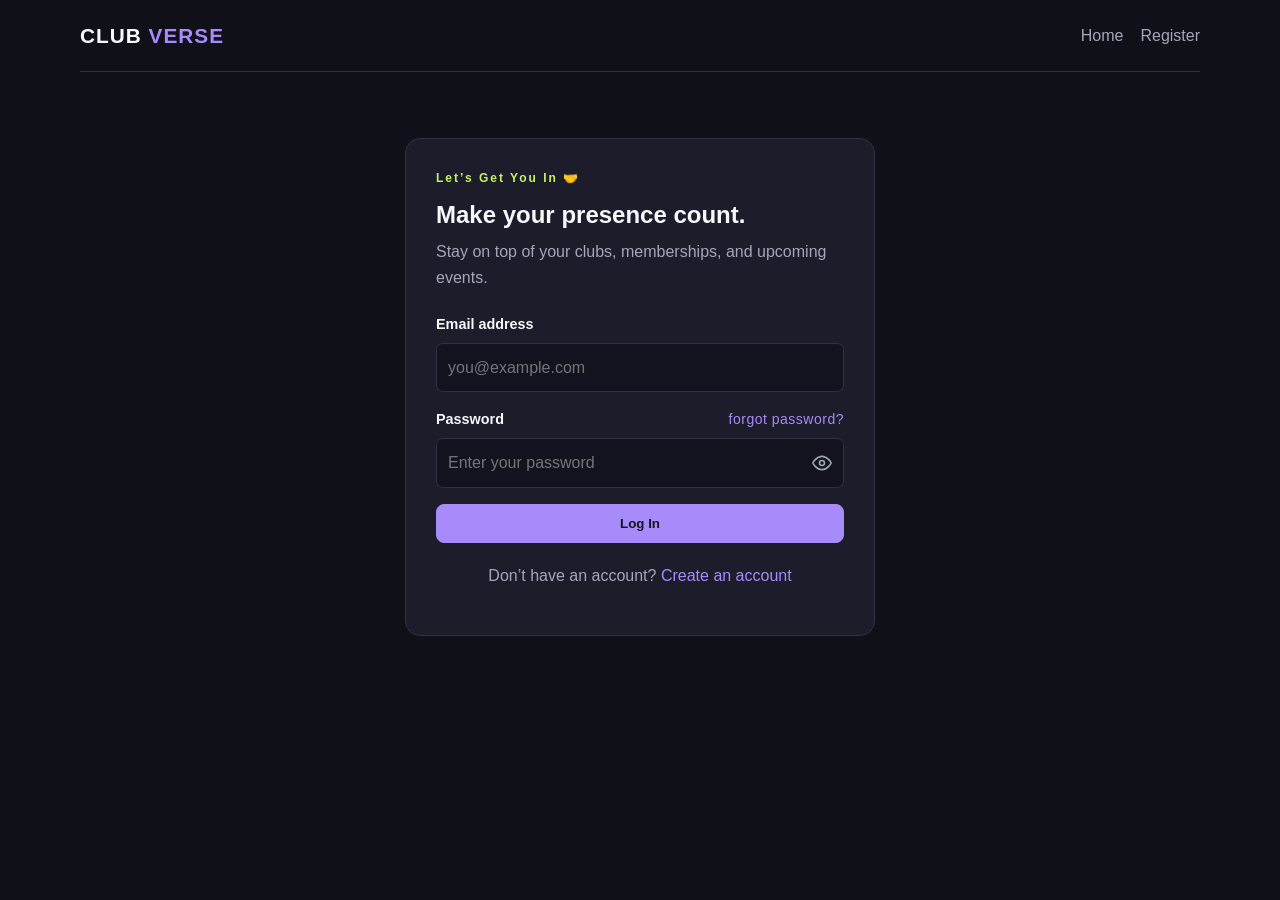
==== login.html @ a1c49587 "initial commit" ====
<!doctype html>
<html lang="en">
  <head>
    <meta charset="UTF-8" />
    <meta name="viewport" content="width=device-width, initial-scale=1.0" />
    <title>Login | Clubverse</title>
    <link rel="stylesheet" href="css/login.css" />
  </head>
  <body>
    <header>
      <nav class="container nav">
        <a class="logo" href="index.html"> CLUB <span> VERSE</span></a>
        <div class="links">
          <a href="index.html"> Home </a>
          <a href="register.html"> Register </a>
        </div>
      </nav>
    </header>

    <main class="auth">
      <section class="card form-card login-card">
        <p class="eyebrow">Let’s Get You In 🤝</p>
        <h1>Make your presence count.</h1>
        <p class="muted">
          Stay on top of your clubs, memberships, and upcoming events.
        </p>

        <form id="login-form">
          <div class="field">
            <label for="email"> Email address </label>
            <input
              id="email"
              type="email"
              required
              placeholder="you@example.com"
            />
          </div>

          <div class="field" id="student-id-field" hidden>
            <label for="student-id">Student ID</label>
            <input
              id="student-id"
              type="text"
              placeholder="Enter your student ID"
              autocomplete="off"
            />
          </div>

          <div class="field" id="password-field">
            <div class="pswrd">
              <label for="password"> Password </label>
              <p id="forgot-password" role="button" tabindex="0">
                forgot password?
              </p>
            </div>

            <div class="password-wrapper">
              <input
                id="password"
                type="password"
                required
                placeholder="Enter your password"
              />
              <button
                type="button"
                id="togglePassword"
                class="toggle-password"
                aria-label="Show password"
              >
                <svg
                  id="eyeOpen"
                  xmlns="http://www.w3.org/2000/svg"
                  width="20"
                  height="20"
                  viewBox="0 0 24 24"
                  fill="none"
                  stroke="currentColor"
                  stroke-width="2"
                  stroke-linecap="round"
                  stroke-linejoin="round"
                >
                  <path d="M1 12s4-8 11-8 11 8 11 8-4 8-11 8-11-8-11-8z"></path>
                  <circle cx="12" cy="12" r="3"></circle>
                </svg>
                <svg
                  id="eyeClosed"
                  style="display: none"
                  xmlns="http://www.w3.org/2000/svg"
                  width="20"
                  height="20"
                  viewBox="0 0 24 24"
                  fill="none"
                  stroke="currentColor"
                  stroke-width="2"
                  stroke-linecap="round"
                  stroke-linejoin="round"
                >
                  <path
                    d="M17.94 17.94A10.07 10.07 0 0 1 12 20c-7 0-11-8-11-8a18.45 18.45 0 0 1 5.06-5.94M9.9 4.24A9.12 9.12 0 0 1 12 4c7 0 11 8 11 8a18.5 18.5 0 0 1-2.16 3.19m-6.72-1.07a3 3 0 1 1-4.24-4.24"
                  ></path>
                  <line x1="1" y1="1" x2="23" y2="23"></line>
                </svg>
              </button>
            </div>
          </div>
          <p id="login-error" class="muted"></p>
          <button class="btn full" type="submit">Log In</button>

          <p class="muted log">
            Don’t have an account?
            <a href="register.html"> Create an account </a>
          </p>
        </form>
      </section>
    </main>

    <script src="js/common.js"></script>
    <script src="js/storage.js"></script>
    <script type="module" src="js/login.js"></script>
  </body>
</html>
---- css/login.css ----
:root {
  --bg: #101019;
  --surface: #1c1c2b;
  --purple: #a78bfa;
  --lime: #c5f467;
  --text: #f7f7fc;
  --muted: #a6a6ba;
  --border: #303044;
  --danger: #ff8d9a;
}

* {
  box-sizing: border-box;
}
html {
  scroll-behavior: smooth;
}
body {
  margin: 0;
  background: var(--bg);
  color: var(--text);
  font:
    16px/1.6 Arial,
    sans-serif;
}
a {
  color: var(--purple);
  text-decoration: none;
}
a:hover {
  color: var(--lime);
}
h1,
h2,
h3,
p {
  margin-top: 0;
}
h1,
h2,
h3 {
  line-height: 1.2;
}

.container {
  width: min(1120px, 92%);
  margin: auto;
}
.muted,
small {
  color: var(--muted);
}
.eyebrow {
  color: var(--lime);
  font-size: 0.75rem;
  font-weight: bold;
  letter-spacing: 2px;
}

.btn, .cont-2 button{
  display: inline-block;
  padding: 11px 17px;
  border: 1px solid var(--purple);
  border-radius: 8px;
  background: var(--purple);
  color: #171321;
  font-weight: bold;
  cursor: pointer;
}
.btn:hover, .cont-2 button:hover {
  background: var(--lime);
  border-color: var(--lime);
  color: #171321;
}
.btn.small {
  padding: 7px 12px;
  font-size: 0.9rem;
}
.btn.full {
  width: 100%;
  text-align: center;
}

.nav {
  min-height: 72px;
  display: flex;
  align-items: center;
  justify-content: space-between;
  gap: 20px;
  border-bottom: 1px solid var(--border);
}
.logo {
  color: var(--text);
  font-weight: 900;
  font-size: 1.3rem;
  letter-spacing: 1px;
}
.logo span {
  color: var(--purple);
}
.links {
  display: flex;
  align-items: center;
  gap: 17px;
  flex-wrap: wrap;
}
.links a {
  color: var(--muted);
}
.links a:hover {
  color: var(--text);
}

.card {
  border: 1px solid var(--border);
  border-radius: 13px;
  background: var(--surface);
  overflow: hidden;
}


/* Forgot Password */
#forgot-password {
  cursor: pointer;
  color: #a78bfa;
  transition: color 0.2s ease;
}

#forgot-password:hover {
  color: #c5f467;
}

/* Ensure hidden fields remain hidden */
[hidden] {
  display: none !important;
}

/* Password recovery success message */
#login-error.success {
  color: #c5f467;
  margin-top: 10px;
  line-height: 1.5;
}

/* Error message */
#login-error:not(.success) {
  color: #ff7070;
  margin-top: 10px;
  line-height: 1.5;
}


.field {
  display: flex;
  flex-direction: column;
  gap: 7px;
  margin-bottom: 16px;
}
label {
  font-size: 0.9rem;
  font-weight: bold;
}
input {
  width: 100%;
  padding: 11px;
  border: 1px solid var(--border);
  border-radius: 7px;
  background: #131320;
  color: var(--text);
  font: inherit;
}
input:focus {
  outline: 1px solid var(--purple);
}

.pswrd {
  display: flex;
  justify-content: space-between;
  margin-bottom: 0;
}


.pswrd p {
  margin-bottom: 0;
  font-size: 14px;
  letter-spacing: 0.5px;
  color: var(--purple);
}

.pswrd p:hover {
  color: var(--lime);
  cursor: pointer;
}

/* Password visibility toggle */
.password-wrapper {
  position: relative;
  display: flex;
  align-items: center;
}

.password-wrapper input {
  padding-right: 42px;
}

.toggle-password {
  position: absolute;
  right: 10px;
  background: transparent;
  border: none;
  border-radius: 6px;
  color: var(--muted);
  cursor: pointer;
  display: inline-flex;
  align-items: center;
  justify-content: center;
  padding: 4px;
  transition:
    color 0.2s ease,
    background-color 0.2s ease;
}

.toggle-password:hover {
  color: var(--text);
  background-color: rgba(167, 139, 250, 0.12);
}

.toggle-password:focus-visible {
  outline: 1px solid var(--purple);
  color: var(--purple);
}


.auth {
  min-height: 70vh;
  padding: 45px 4%;
  display: flex;
  justify-content: center;
  align-items: center;
}
.form-card {
  width: min(650px, 100%);
  padding: 30px;
  border-radius: 15px;
}
.login-card {
  max-width: 470px;
  padding: 30px;
}
.login-card h1 {
  margin-bottom: 10px;
}
.auth .form-card form {
  margin-top: 22px;
}
.simple-footer {
  text-align: center;
  padding: 20px;
  border-top: 1px solid var(--border);
}

.log {
  margin-top: 20px;
  text-align: center;
}


.password-wrapper {
  position: relative;
  display: flex;
  align-items: center;
}

.password-wrapper input {
  width: 100%;
  padding-right: 44px;
}

.toggle-password {
  position: absolute;
  right: 12px;
  background: none;
  border: none;
  color: #9ca3af;
  cursor: pointer;
  display: flex;
  align-items: center;
  justify-content: center;
  padding: 0;
  transition: color 0.2s ease;
}

.toggle-password:hover {
  color: #ffffff;
}
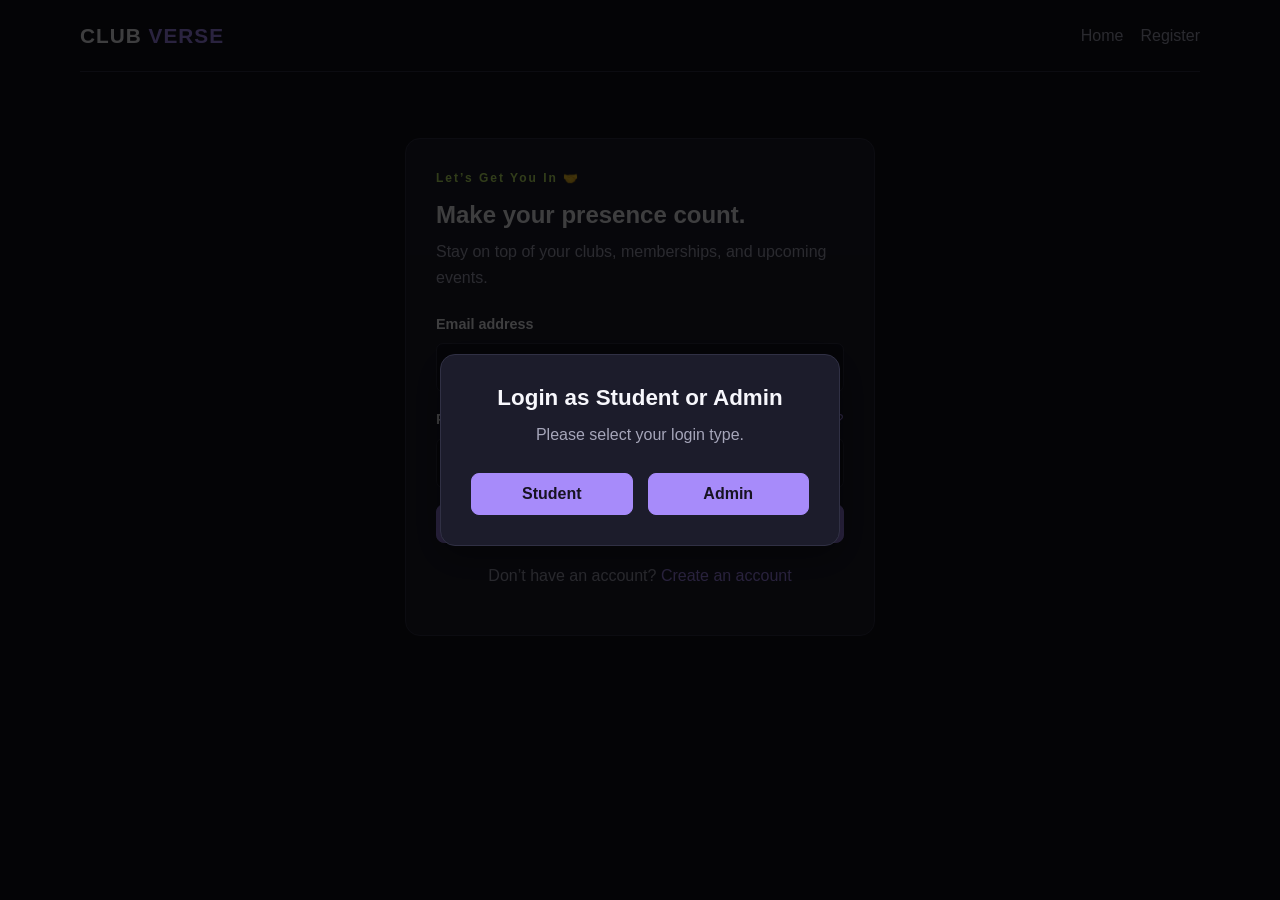
==== commit 64cc94e9: "added some features" ====
--- a/login.html
+++ b/login.html
@@ -1,3 +1,4 @@
+
 <!doctype html>
 <html lang="en">
   <head>
@@ -7,6 +8,19 @@
     <link rel="stylesheet" href="css/login.css" />
   </head>
   <body>
+    <!-- Student / Admin Popup -->
+    <div id="login-role-popup" class="popup-overlay">
+      <div class="popup-box" role="dialog" aria-modal="true" aria-labelledby="popup-title">
+        <h2 id="popup-title">Login as Student or Admin</h2>
+        <p>Please select your login type.</p>
+
+        <div class="popup-buttons">
+          <button type="button" id="student-login-btn">Student</button>
+          <button type="button" id="admin-login-btn">Admin</button>
+        </div>
+      </div>
+    </div>
+
     <header>
       <nav class="container nav">
         <a class="logo" href="index.html"> CLUB <span> VERSE</span></a>
@@ -37,11 +51,11 @@
           </div>
 
           <div class="field" id="student-id-field" hidden>
-            <label for="student-id">Student ID</label>
+            <label for="student-id">Student ID / Admin ID</label>
             <input
               id="student-id"
               type="text"
-              placeholder="Enter your student ID"
+              placeholder="Enter your Student ID or Admin ID"
               autocomplete="off"
             />
           </div>
@@ -82,6 +96,7 @@
                   <path d="M1 12s4-8 11-8 11 8 11 8-4 8-11 8-11-8-11-8z"></path>
                   <circle cx="12" cy="12" r="3"></circle>
                 </svg>
+
                 <svg
                   id="eyeClosed"
                   style="display: none"
@@ -103,6 +118,7 @@
               </button>
             </div>
           </div>
+
           <p id="login-error" class="muted"></p>
           <button class="btn full" type="submit">Log In</button>
 
--- a/css/login.css
+++ b/css/login.css
@@ -293,3 +293,71 @@
 .toggle-password:hover {
   color: #ffffff;
 }
+
+
+
+/* ========================================
+   STUDENT / ADMIN LOGIN POPUP
+======================================== */
+
+.popup-overlay {
+  position: fixed;
+  inset: 0;
+  background: rgba(0, 0, 0, 0.75);
+  display: flex;
+  justify-content: center;
+  align-items: center;
+  z-index: 1000;
+  padding: 20px;
+}
+
+.popup-box {
+  width: min(400px, 100%);
+  padding: 30px;
+  background: var(--surface);
+  border: 1px solid var(--border);
+  border-radius: 15px;
+  text-align: center;
+  box-shadow: 0 10px 35px rgba(0, 0, 0, 0.4);
+}
+
+.popup-box h2 {
+  color: var(--text);
+  margin-bottom: 10px;
+  font-size: 1.4rem;
+}
+
+.popup-box p {
+  color: var(--muted);
+  margin-bottom: 25px;
+}
+
+.popup-buttons {
+  display: flex;
+  gap: 15px;
+  justify-content: center;
+}
+
+.popup-buttons button {
+  flex: 1;
+  padding: 11px 17px;
+  border: 1px solid var(--purple);
+  border-radius: 8px;
+  background: var(--purple);
+  color: #171321;
+  font-weight: bold;
+  font-size: 1rem;
+  cursor: pointer;
+  transition: 0.2s ease;
+}
+
+.popup-buttons button:hover {
+  background: var(--lime);
+  border-color: var(--lime);
+}
+
+@media (max-width: 400px) {
+  .popup-buttons {
+    flex-direction: column;
+  }
+}
